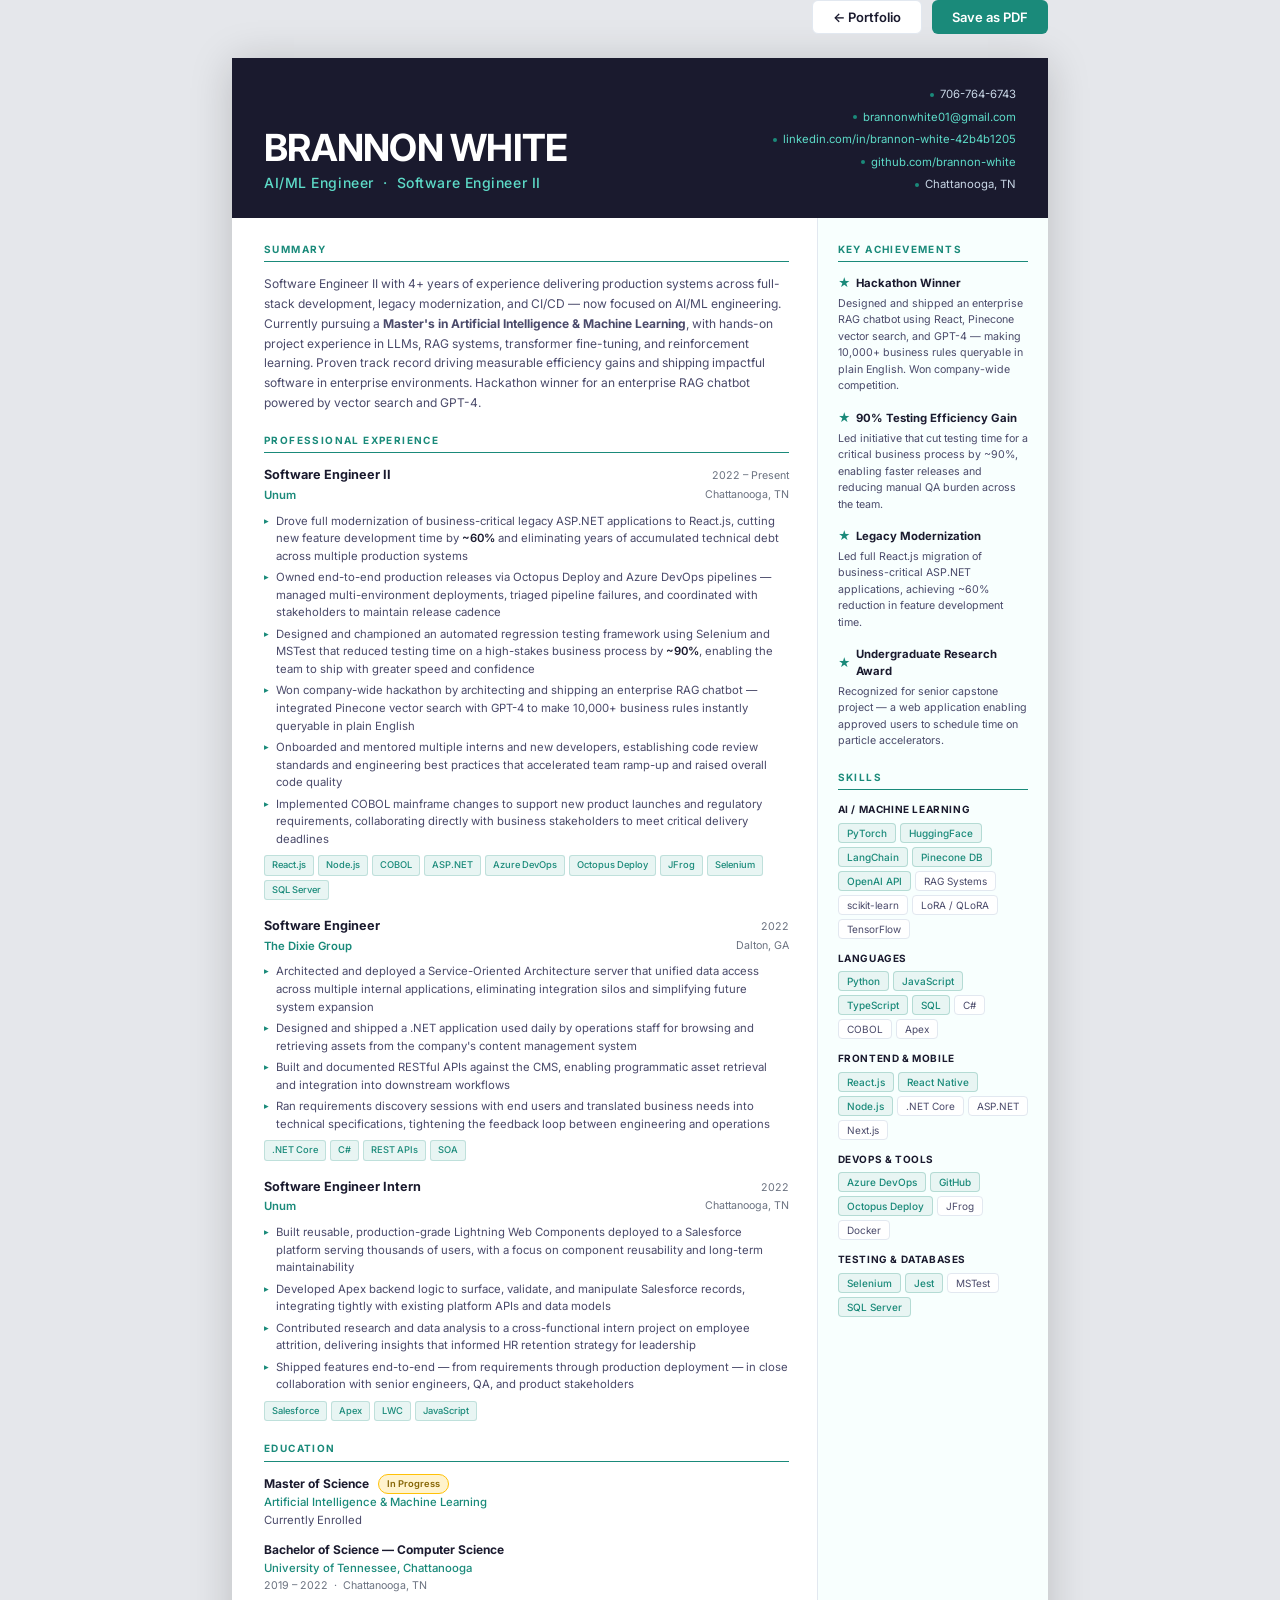
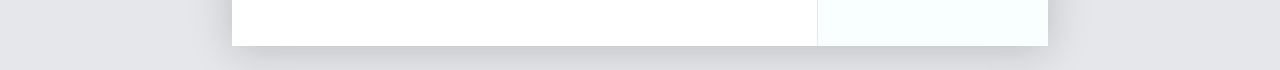
==== resume.html @ d8b87592 "Add print-ready HTML resume and update portfolio with React Native - New resume.html: two-column lay" ====
<!DOCTYPE html>
<html lang="en">
<head>
    <meta charset="UTF-8">
    <meta name="viewport" content="width=device-width, initial-scale=1.0">
    <title>Brannon White — Resume</title>
    <link rel="preconnect" href="https://fonts.googleapis.com">
    <link href="https://fonts.googleapis.com/css2?family=Inter:wght@300;400;500;600;700&display=swap" rel="stylesheet">
    <style>
        /* ── Reset ── */
        *, *::before, *::after { box-sizing: border-box; margin: 0; padding: 0; }
        ul { list-style: none; }
        a { color: inherit; text-decoration: none; }

        /* ── Variables ── */
        :root {
            --teal:     #1a8a7a;
            --teal-lt:  #e8f5f3;
            --dark:     #1a1a2e;
            --mid:      #4a4a6a;
            --light:    #6b7280;
            --border:   #e2e8f0;
            --bg:       #ffffff;
            --sidebar:  #f8fffe;
        }

        /* ── Page ── */
        body {
            font-family: 'Inter', system-ui, sans-serif;
            font-size: 9pt;
            line-height: 1.55;
            color: var(--dark);
            background: #e5e7eb;
        }

        .page {
            width: 8.5in;
            min-height: 11in;
            margin: 24px auto;
            background: var(--bg);
            box-shadow: 0 4px 40px rgba(0,0,0,0.18);
            display: grid;
            grid-template-columns: 1fr 2.4in;
            grid-template-rows: auto 1fr;
        }

        /* ── Header (full-width) ── */
        .header {
            grid-column: 1 / -1;
            background: var(--dark);
            color: white;
            padding: 28px 32px 24px;
            display: flex;
            align-items: flex-end;
            justify-content: space-between;
            gap: 24px;
        }

        .header-left h1 {
            font-size: 28pt;
            font-weight: 700;
            letter-spacing: -0.02em;
            line-height: 1;
            margin-bottom: 6px;
        }

        .header-left .title {
            font-size: 10.5pt;
            color: #5ddbc8;
            font-weight: 500;
            letter-spacing: 0.04em;
        }

        .header-right {
            display: flex;
            flex-direction: column;
            align-items: flex-end;
            gap: 5px;
            font-size: 8.5pt;
            color: #c8d6e5;
        }

        .header-right a { color: #5ddbc8; }

        .contact-row {
            display: flex;
            align-items: center;
            gap: 6px;
        }

        .contact-dot {
            width: 4px;
            height: 4px;
            border-radius: 50%;
            background: var(--teal);
            flex-shrink: 0;
        }

        /* ── Main column ── */
        .main {
            padding: 24px 28px 32px 32px;
            border-right: 1px solid var(--border);
        }

        /* ── Sidebar ── */
        .sidebar {
            background: var(--sidebar);
            padding: 24px 20px 32px;
        }

        /* ── Section ── */
        .section { margin-bottom: 20px; }

        .section-title {
            font-size: 7.5pt;
            font-weight: 700;
            text-transform: uppercase;
            letter-spacing: 0.14em;
            color: var(--teal);
            border-bottom: 1.5px solid var(--teal);
            padding-bottom: 4px;
            margin-bottom: 12px;
        }

        /* ── Summary ── */
        .summary p {
            color: var(--mid);
            font-size: 9pt;
            line-height: 1.65;
        }

        /* ── Experience ── */
        .job { margin-bottom: 16px; }
        .job:last-child { margin-bottom: 0; }

        .job-header {
            display: flex;
            justify-content: space-between;
            align-items: baseline;
            gap: 8px;
            margin-bottom: 2px;
        }

        .job-title {
            font-size: 9.5pt;
            font-weight: 700;
            color: var(--dark);
        }

        .job-period {
            font-size: 8pt;
            color: var(--light);
            white-space: nowrap;
            flex-shrink: 0;
        }

        .job-meta {
            display: flex;
            justify-content: space-between;
            margin-bottom: 8px;
        }

        .job-company {
            font-size: 8.5pt;
            font-weight: 600;
            color: var(--teal);
        }

        .job-location {
            font-size: 8pt;
            color: var(--light);
        }

        .job-bullets {
            display: flex;
            flex-direction: column;
            gap: 4px;
        }

        .job-bullets li {
            font-size: 8.5pt;
            color: var(--mid);
            padding-left: 12px;
            position: relative;
            line-height: 1.55;
        }

        .job-bullets li::before {
            content: '▸';
            position: absolute;
            left: 0;
            color: var(--teal);
            font-size: 7pt;
            top: 1px;
        }

        .job-bullets li strong {
            color: var(--dark);
            font-weight: 600;
        }

        .job-tags {
            display: flex;
            flex-wrap: wrap;
            gap: 4px;
            margin-top: 7px;
        }

        .jtag {
            font-size: 7pt;
            padding: 2px 7px;
            border-radius: 3px;
            background: var(--teal-lt);
            color: var(--teal);
            font-weight: 500;
            border: 1px solid rgba(26,138,122,0.2);
        }

        /* ── Education ── */
        .edu-item { margin-bottom: 12px; }
        .edu-item:last-child { margin-bottom: 0; }

        .edu-degree {
            font-size: 9pt;
            font-weight: 700;
            color: var(--dark);
        }

        .edu-field {
            font-size: 8.5pt;
            color: var(--teal);
            font-weight: 500;
        }

        .edu-school {
            font-size: 8.5pt;
            color: var(--mid);
        }

        .edu-year {
            font-size: 8pt;
            color: var(--light);
        }

        .edu-badge {
            display: inline-block;
            font-size: 7pt;
            padding: 2px 8px;
            border-radius: 10px;
            background: #fff3cd;
            color: #856404;
            border: 1px solid #ffc107;
            font-weight: 600;
            margin-left: 6px;
            vertical-align: middle;
        }

        /* ── Sidebar: Skills ── */
        .skill-group { margin-bottom: 12px; }
        .skill-group:last-child { margin-bottom: 0; }

        .skill-group-title {
            font-size: 7.5pt;
            font-weight: 700;
            color: var(--dark);
            margin-bottom: 5px;
            text-transform: uppercase;
            letter-spacing: 0.06em;
        }

        .skill-list {
            display: flex;
            flex-wrap: wrap;
            gap: 4px;
        }

        .skill-chip {
            font-size: 7.5pt;
            padding: 3px 8px;
            border-radius: 4px;
            border: 1px solid var(--border);
            color: var(--mid);
            background: white;
            line-height: 1.2;
        }

        .skill-chip.primary {
            background: var(--teal-lt);
            border-color: rgba(26,138,122,0.25);
            color: var(--teal);
            font-weight: 500;
        }

        /* ── Sidebar: Achievements ── */
        .achievement { margin-bottom: 14px; }
        .achievement:last-child { margin-bottom: 0; }

        .ach-title {
            font-size: 8.5pt;
            font-weight: 700;
            color: var(--dark);
            margin-bottom: 3px;
            display: flex;
            align-items: center;
            gap: 5px;
        }

        .ach-star { color: var(--teal); font-size: 9pt; }

        .ach-body {
            font-size: 8pt;
            color: var(--mid);
            line-height: 1.55;
        }

        /* ── Print ── */
        @media print {
            body { background: white; font-size: 9pt; }
            .page {
                margin: 0;
                box-shadow: none;
                width: 100%;
                min-height: 0;
            }
            @page { size: letter; margin: 0; }
        }

        /* ── Print button (screen only) ── */
        .print-bar {
            width: 8.5in;
            margin: 0 auto 12px;
            display: flex;
            justify-content: flex-end;
            gap: 10px;
        }
        .print-btn {
            padding: 8px 20px;
            border-radius: 6px;
            font-family: inherit;
            font-size: 13px;
            font-weight: 600;
            cursor: pointer;
            border: none;
            transition: all 0.2s;
        }
        .print-btn.primary {
            background: var(--teal);
            color: white;
        }
        .print-btn.primary:hover { background: #157a6b; }
        .print-btn.secondary {
            background: white;
            color: var(--dark);
            border: 1px solid var(--border);
        }
        .print-btn.secondary:hover { background: #f1f5f9; }
        @media print { .print-bar { display: none; } }
    </style>
</head>
<body>

<div class="print-bar">
    <a href="index.html"><button class="print-btn secondary">← Portfolio</button></a>
    <button class="print-btn primary" onclick="window.print()">Save as PDF</button>
</div>

<div class="page">

    <!-- ══ HEADER ══ -->
    <header class="header">
        <div class="header-left">
            <h1>BRANNON WHITE</h1>
            <div class="title">AI/ML Engineer &nbsp;·&nbsp; Software Engineer II</div>
        </div>
        <div class="header-right">
            <div class="contact-row">
                <span class="contact-dot"></span>
                <span>706-764-6743</span>
            </div>
            <div class="contact-row">
                <span class="contact-dot"></span>
                <a href="mailto:brannonwhite01@gmail.com">brannonwhite01@gmail.com</a>
            </div>
            <div class="contact-row">
                <span class="contact-dot"></span>
                <a href="https://linkedin.com/in/brannon-white-42b4b1205" target="_blank">linkedin.com/in/brannon-white-42b4b1205</a>
            </div>
            <div class="contact-row">
                <span class="contact-dot"></span>
                <a href="https://github.com/brannon-white" target="_blank">github.com/brannon-white</a>
            </div>
            <div class="contact-row">
                <span class="contact-dot"></span>
                <span>Chattanooga, TN</span>
            </div>
        </div>
    </header>

    <!-- ══ MAIN ══ -->
    <main class="main">

        <!-- Summary -->
        <section class="section summary">
            <div class="section-title">Summary</div>
            <p>
                Software Engineer II with 4+ years of experience delivering production systems across full-stack development, legacy modernization, and CI/CD — now focused on AI/ML engineering. Currently pursuing a <strong>Master's in Artificial Intelligence &amp; Machine Learning</strong>, with hands-on project experience in LLMs, RAG systems, transformer fine-tuning, and reinforcement learning. Proven track record driving measurable efficiency gains and shipping impactful software in enterprise environments. Hackathon winner for an enterprise RAG chatbot powered by vector search and GPT-4.
            </p>
        </section>

        <!-- Experience -->
        <section class="section">
            <div class="section-title">Professional Experience</div>

            <div class="job">
                <div class="job-header">
                    <span class="job-title">Software Engineer II</span>
                    <span class="job-period">2022 – Present</span>
                </div>
                <div class="job-meta">
                    <span class="job-company">Unum</span>
                    <span class="job-location">Chattanooga, TN</span>
                </div>
                <ul class="job-bullets">
                    <li>Drove full modernization of business-critical legacy ASP.NET applications to React.js, cutting new feature development time by <strong>~60%</strong> and eliminating years of accumulated technical debt across multiple production systems</li>
                    <li>Owned end-to-end production releases via Octopus Deploy and Azure DevOps pipelines — managed multi-environment deployments, triaged pipeline failures, and coordinated with stakeholders to maintain release cadence</li>
                    <li>Designed and championed an automated regression testing framework using Selenium and MSTest that reduced testing time on a high-stakes business process by <strong>~90%</strong>, enabling the team to ship with greater speed and confidence</li>
                    <li>Won company-wide hackathon by architecting and shipping an enterprise RAG chatbot — integrated Pinecone vector search with GPT-4 to make 10,000+ business rules instantly queryable in plain English</li>
                    <li>Onboarded and mentored multiple interns and new developers, establishing code review standards and engineering best practices that accelerated team ramp-up and raised overall code quality</li>
                    <li>Implemented COBOL mainframe changes to support new product launches and regulatory requirements, collaborating directly with business stakeholders to meet critical delivery deadlines</li>
                </ul>
                <div class="job-tags">
                    <span class="jtag">React.js</span>
                    <span class="jtag">Node.js</span>
                    <span class="jtag">COBOL</span>
                    <span class="jtag">ASP.NET</span>
                    <span class="jtag">Azure DevOps</span>
                    <span class="jtag">Octopus Deploy</span>
                    <span class="jtag">JFrog</span>
                    <span class="jtag">Selenium</span>
                    <span class="jtag">SQL Server</span>
                </div>
            </div>

            <div class="job">
                <div class="job-header">
                    <span class="job-title">Software Engineer</span>
                    <span class="job-period">2022</span>
                </div>
                <div class="job-meta">
                    <span class="job-company">The Dixie Group</span>
                    <span class="job-location">Dalton, GA</span>
                </div>
                <ul class="job-bullets">
                    <li>Architected and deployed a Service-Oriented Architecture server that unified data access across multiple internal applications, eliminating integration silos and simplifying future system expansion</li>
                    <li>Designed and shipped a .NET application used daily by operations staff for browsing and retrieving assets from the company's content management system</li>
                    <li>Built and documented RESTful APIs against the CMS, enabling programmatic asset retrieval and integration into downstream workflows</li>
                    <li>Ran requirements discovery sessions with end users and translated business needs into technical specifications, tightening the feedback loop between engineering and operations</li>
                </ul>
                <div class="job-tags">
                    <span class="jtag">.NET Core</span>
                    <span class="jtag">C#</span>
                    <span class="jtag">REST APIs</span>
                    <span class="jtag">SOA</span>
                </div>
            </div>

            <div class="job">
                <div class="job-header">
                    <span class="job-title">Software Engineer Intern</span>
                    <span class="job-period">2022</span>
                </div>
                <div class="job-meta">
                    <span class="job-company">Unum</span>
                    <span class="job-location">Chattanooga, TN</span>
                </div>
                <ul class="job-bullets">
                    <li>Built reusable, production-grade Lightning Web Components deployed to a Salesforce platform serving thousands of users, with a focus on component reusability and long-term maintainability</li>
                    <li>Developed Apex backend logic to surface, validate, and manipulate Salesforce records, integrating tightly with existing platform APIs and data models</li>
                    <li>Contributed research and data analysis to a cross-functional intern project on employee attrition, delivering insights that informed HR retention strategy for leadership</li>
                    <li>Shipped features end-to-end — from requirements through production deployment — in close collaboration with senior engineers, QA, and product stakeholders</li>
                </ul>
                <div class="job-tags">
                    <span class="jtag">Salesforce</span>
                    <span class="jtag">Apex</span>
                    <span class="jtag">LWC</span>
                    <span class="jtag">JavaScript</span>
                </div>
            </div>
        </section>

        <!-- Education -->
        <section class="section">
            <div class="section-title">Education</div>

            <div class="edu-item">
                <div class="edu-degree">
                    Master of Science
                    <span class="edu-badge">In Progress</span>
                </div>
                <div class="edu-field">Artificial Intelligence &amp; Machine Learning</div>
                <div class="edu-school">Currently Enrolled</div>
            </div>

            <div class="edu-item">
                <div class="edu-degree">Bachelor of Science — Computer Science</div>
                <div class="edu-field">University of Tennessee, Chattanooga</div>
                <div class="edu-year">2019 – 2022 &nbsp;·&nbsp; Chattanooga, TN</div>
            </div>
        </section>

    </main>

    <!-- ══ SIDEBAR ══ -->
    <aside class="sidebar">

        <!-- Key Achievements -->
        <section class="section">
            <div class="section-title">Key Achievements</div>

            <div class="achievement">
                <div class="ach-title"><span class="ach-star">★</span> Hackathon Winner</div>
                <p class="ach-body">
                    Designed and shipped an enterprise RAG chatbot using React, Pinecone vector search, and GPT-4 — making 10,000+ business rules queryable in plain English. Won company-wide competition.
                </p>
            </div>

            <div class="achievement">
                <div class="ach-title"><span class="ach-star">★</span> 90% Testing Efficiency Gain</div>
                <p class="ach-body">
                    Led initiative that cut testing time for a critical business process by ~90%, enabling faster releases and reducing manual QA burden across the team.
                </p>
            </div>

            <div class="achievement">
                <div class="ach-title"><span class="ach-star">★</span> Legacy Modernization</div>
                <p class="ach-body">
                    Led full React.js migration of business-critical ASP.NET applications, achieving ~60% reduction in feature development time.
                </p>
            </div>

            <div class="achievement">
                <div class="ach-title"><span class="ach-star">★</span> Undergraduate Research Award</div>
                <p class="ach-body">
                    Recognized for senior capstone project — a web application enabling approved users to schedule time on particle accelerators.
                </p>
            </div>
        </section>

        <!-- Skills -->
        <section class="section">
            <div class="section-title">Skills</div>

            <div class="skill-group">
                <div class="skill-group-title">AI / Machine Learning</div>
                <div class="skill-list">
                    <span class="skill-chip primary">PyTorch</span>
                    <span class="skill-chip primary">HuggingFace</span>
                    <span class="skill-chip primary">LangChain</span>
                    <span class="skill-chip primary">Pinecone DB</span>
                    <span class="skill-chip primary">OpenAI API</span>
                    <span class="skill-chip">RAG Systems</span>
                    <span class="skill-chip">scikit-learn</span>
                    <span class="skill-chip">LoRA / QLoRA</span>
                    <span class="skill-chip">TensorFlow</span>
                </div>
            </div>

            <div class="skill-group">
                <div class="skill-group-title">Languages</div>
                <div class="skill-list">
                    <span class="skill-chip primary">Python</span>
                    <span class="skill-chip primary">JavaScript</span>
                    <span class="skill-chip primary">TypeScript</span>
                    <span class="skill-chip primary">SQL</span>
                    <span class="skill-chip">C#</span>
                    <span class="skill-chip">COBOL</span>
                    <span class="skill-chip">Apex</span>
                </div>
            </div>

            <div class="skill-group">
                <div class="skill-group-title">Frontend &amp; Mobile</div>
                <div class="skill-list">
                    <span class="skill-chip primary">React.js</span>
                    <span class="skill-chip primary">React Native</span>
                    <span class="skill-chip primary">Node.js</span>
                    <span class="skill-chip">.NET Core</span>
                    <span class="skill-chip">ASP.NET</span>
                    <span class="skill-chip">Next.js</span>
                </div>
            </div>

            <div class="skill-group">
                <div class="skill-group-title">DevOps &amp; Tools</div>
                <div class="skill-list">
                    <span class="skill-chip primary">Azure DevOps</span>
                    <span class="skill-chip primary">GitHub</span>
                    <span class="skill-chip primary">Octopus Deploy</span>
                    <span class="skill-chip">JFrog</span>
                    <span class="skill-chip">Docker</span>
                </div>
            </div>

            <div class="skill-group">
                <div class="skill-group-title">Testing &amp; Databases</div>
                <div class="skill-list">
                    <span class="skill-chip primary">Selenium</span>
                    <span class="skill-chip primary">Jest</span>
                    <span class="skill-chip">MSTest</span>
                    <span class="skill-chip primary">SQL Server</span>
                </div>
            </div>
        </section>

    </aside>

</div>

</body>
</html>
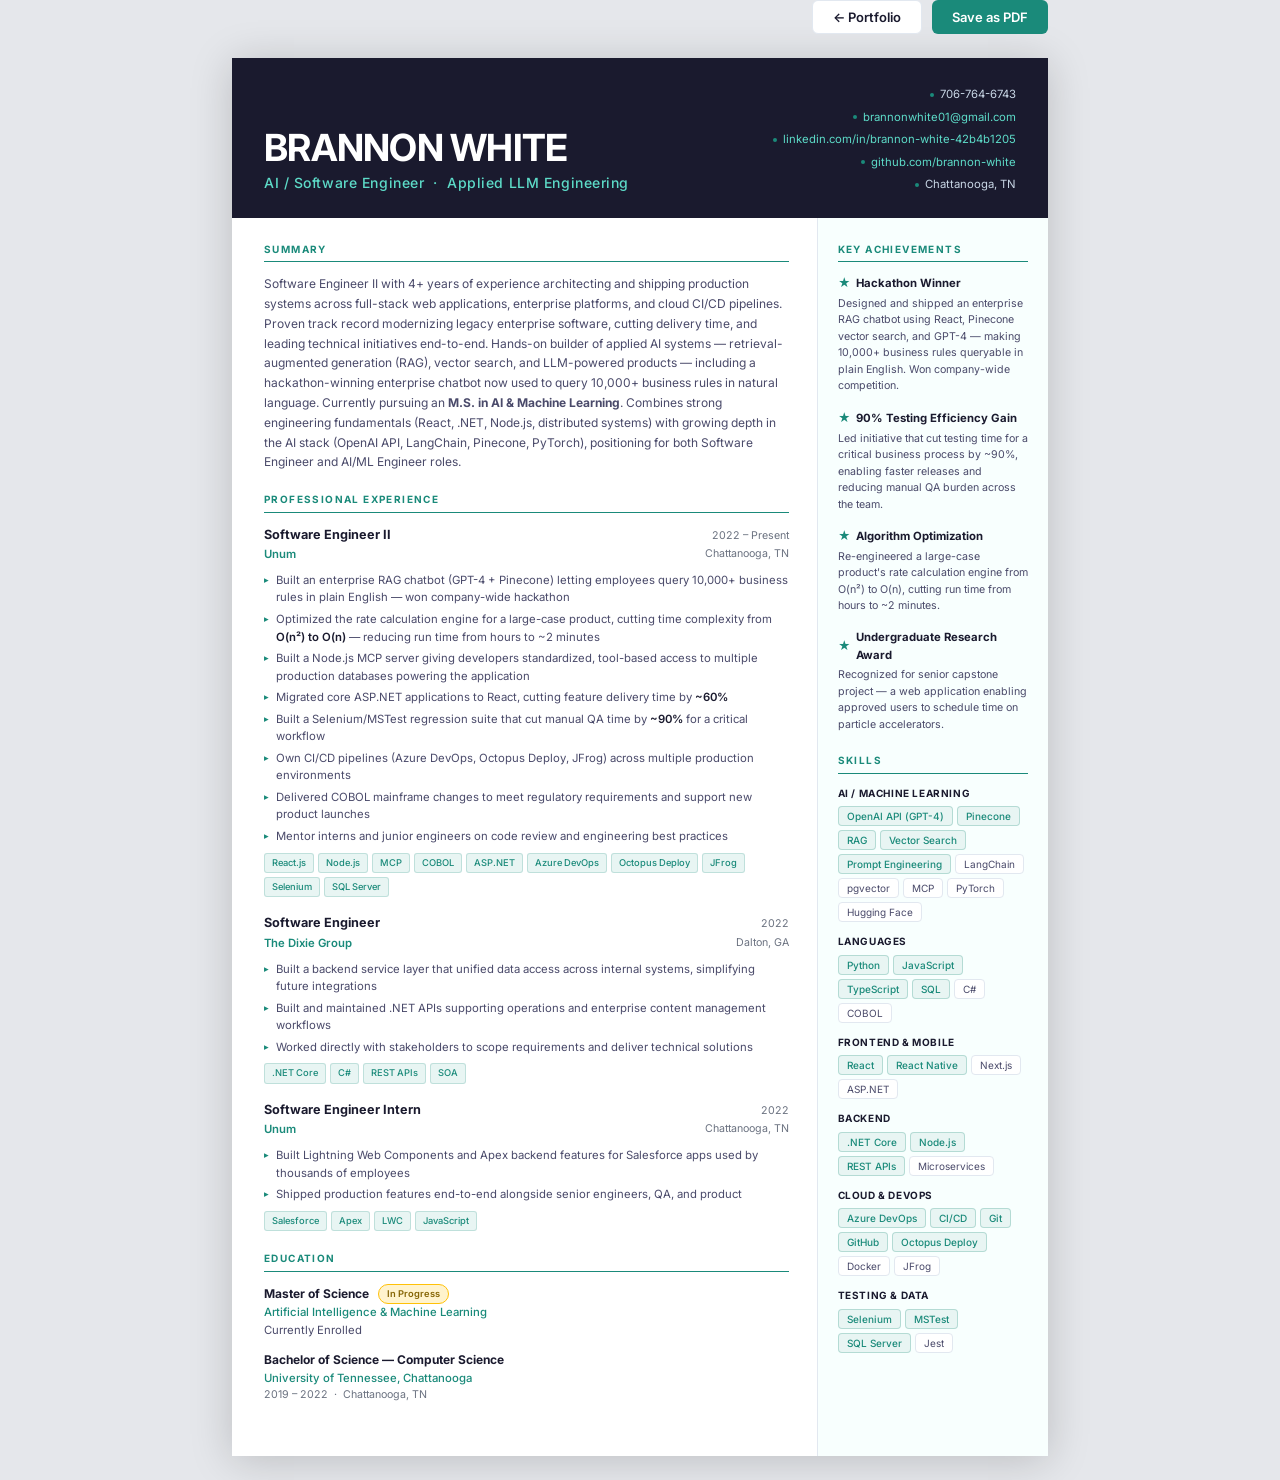
==== commit 6ff13158: "updated skills" ====
--- a/resume.html
+++ b/resume.html
@@ -370,7 +370,7 @@
     <header class="header">
         <div class="header-left">
             <h1>BRANNON WHITE</h1>
-            <div class="title">AI/ML Engineer &nbsp;·&nbsp; Software Engineer II</div>
+            <div class="title">AI / Software Engineer &nbsp;·&nbsp; Applied LLM Engineering</div>
         </div>
         <div class="header-right">
             <div class="contact-row">
@@ -403,7 +403,7 @@
         <section class="section summary">
             <div class="section-title">Summary</div>
             <p>
-                Software Engineer II with 4+ years of experience delivering production systems across full-stack development, legacy modernization, and CI/CD — now focused on AI/ML engineering. Currently pursuing a <strong>Master's in Artificial Intelligence &amp; Machine Learning</strong>, with hands-on project experience in LLMs, RAG systems, transformer fine-tuning, and reinforcement learning. Proven track record driving measurable efficiency gains and shipping impactful software in enterprise environments. Hackathon winner for an enterprise RAG chatbot powered by vector search and GPT-4.
+                Software Engineer II with 4+ years of experience architecting and shipping production systems across full-stack web applications, enterprise platforms, and cloud CI/CD pipelines. Proven track record modernizing legacy enterprise software, cutting delivery time, and leading technical initiatives end-to-end. Hands-on builder of applied AI systems — retrieval-augmented generation (RAG), vector search, and LLM-powered products — including a hackathon-winning enterprise chatbot now used to query 10,000+ business rules in natural language. Currently pursuing an <strong>M.S. in AI &amp; Machine Learning</strong>. Combines strong engineering fundamentals (React, .NET, Node.js, distributed systems) with growing depth in the AI stack (OpenAI API, LangChain, Pinecone, PyTorch), positioning for both Software Engineer and AI/ML Engineer roles.
             </p>
         </section>
 
@@ -421,16 +421,19 @@
                     <span class="job-location">Chattanooga, TN</span>
                 </div>
                 <ul class="job-bullets">
-                    <li>Drove full modernization of business-critical legacy ASP.NET applications to React.js, cutting new feature development time by <strong>~60%</strong> and eliminating years of accumulated technical debt across multiple production systems</li>
-                    <li>Owned end-to-end production releases via Octopus Deploy and Azure DevOps pipelines — managed multi-environment deployments, triaged pipeline failures, and coordinated with stakeholders to maintain release cadence</li>
-                    <li>Designed and championed an automated regression testing framework using Selenium and MSTest that reduced testing time on a high-stakes business process by <strong>~90%</strong>, enabling the team to ship with greater speed and confidence</li>
-                    <li>Won company-wide hackathon by architecting and shipping an enterprise RAG chatbot — integrated Pinecone vector search with GPT-4 to make 10,000+ business rules instantly queryable in plain English</li>
-                    <li>Onboarded and mentored multiple interns and new developers, establishing code review standards and engineering best practices that accelerated team ramp-up and raised overall code quality</li>
-                    <li>Implemented COBOL mainframe changes to support new product launches and regulatory requirements, collaborating directly with business stakeholders to meet critical delivery deadlines</li>
+                    <li>Built an enterprise RAG chatbot (GPT-4 + Pinecone) letting employees query 10,000+ business rules in plain English — won company-wide hackathon</li>
+                    <li>Optimized the rate calculation engine for a large-case product, cutting time complexity from <strong>O(n²) to O(n)</strong> — reducing run time from hours to ~2 minutes</li>
+                    <li>Built a Node.js MCP server giving developers standardized, tool-based access to multiple production databases powering the application</li>
+                    <li>Migrated core ASP.NET applications to React, cutting feature delivery time by <strong>~60%</strong></li>
+                    <li>Built a Selenium/MSTest regression suite that cut manual QA time by <strong>~90%</strong> for a critical workflow</li>
+                    <li>Own CI/CD pipelines (Azure DevOps, Octopus Deploy, JFrog) across multiple production environments</li>
+                    <li>Delivered COBOL mainframe changes to meet regulatory requirements and support new product launches</li>
+                    <li>Mentor interns and junior engineers on code review and engineering best practices</li>
                 </ul>
                 <div class="job-tags">
                     <span class="jtag">React.js</span>
                     <span class="jtag">Node.js</span>
+                    <span class="jtag">MCP</span>
                     <span class="jtag">COBOL</span>
                     <span class="jtag">ASP.NET</span>
                     <span class="jtag">Azure DevOps</span>
@@ -451,10 +454,9 @@
                     <span class="job-location">Dalton, GA</span>
                 </div>
                 <ul class="job-bullets">
-                    <li>Architected and deployed a Service-Oriented Architecture server that unified data access across multiple internal applications, eliminating integration silos and simplifying future system expansion</li>
-                    <li>Designed and shipped a .NET application used daily by operations staff for browsing and retrieving assets from the company's content management system</li>
-                    <li>Built and documented RESTful APIs against the CMS, enabling programmatic asset retrieval and integration into downstream workflows</li>
-                    <li>Ran requirements discovery sessions with end users and translated business needs into technical specifications, tightening the feedback loop between engineering and operations</li>
+                    <li>Built a backend service layer that unified data access across internal systems, simplifying future integrations</li>
+                    <li>Built and maintained .NET APIs supporting operations and enterprise content management workflows</li>
+                    <li>Worked directly with stakeholders to scope requirements and deliver technical solutions</li>
                 </ul>
                 <div class="job-tags">
                     <span class="jtag">.NET Core</span>
@@ -474,10 +476,8 @@
                     <span class="job-location">Chattanooga, TN</span>
                 </div>
                 <ul class="job-bullets">
-                    <li>Built reusable, production-grade Lightning Web Components deployed to a Salesforce platform serving thousands of users, with a focus on component reusability and long-term maintainability</li>
-                    <li>Developed Apex backend logic to surface, validate, and manipulate Salesforce records, integrating tightly with existing platform APIs and data models</li>
-                    <li>Contributed research and data analysis to a cross-functional intern project on employee attrition, delivering insights that informed HR retention strategy for leadership</li>
-                    <li>Shipped features end-to-end — from requirements through production deployment — in close collaboration with senior engineers, QA, and product stakeholders</li>
+                    <li>Built Lightning Web Components and Apex backend features for Salesforce apps used by thousands of employees</li>
+                    <li>Shipped production features end-to-end alongside senior engineers, QA, and product</li>
                 </ul>
                 <div class="job-tags">
                     <span class="jtag">Salesforce</span>
@@ -532,9 +532,9 @@
             </div>
 
             <div class="achievement">
-                <div class="ach-title"><span class="ach-star">★</span> Legacy Modernization</div>
+                <div class="ach-title"><span class="ach-star">★</span> Algorithm Optimization</div>
                 <p class="ach-body">
-                    Led full React.js migration of business-critical ASP.NET applications, achieving ~60% reduction in feature development time.
+                    Re-engineered a large-case product's rate calculation engine from O(n²) to O(n), cutting run time from hours to ~2 minutes.
                 </p>
             </div>
 
@@ -553,15 +553,16 @@
             <div class="skill-group">
                 <div class="skill-group-title">AI / Machine Learning</div>
                 <div class="skill-list">
-                    <span class="skill-chip primary">PyTorch</span>
-                    <span class="skill-chip primary">HuggingFace</span>
-                    <span class="skill-chip primary">LangChain</span>
-                    <span class="skill-chip primary">Pinecone DB</span>
-                    <span class="skill-chip primary">OpenAI API</span>
-                    <span class="skill-chip">RAG Systems</span>
-                    <span class="skill-chip">scikit-learn</span>
-                    <span class="skill-chip">LoRA / QLoRA</span>
-                    <span class="skill-chip">TensorFlow</span>
+                    <span class="skill-chip primary">OpenAI API (GPT-4)</span>
+                    <span class="skill-chip primary">Pinecone</span>
+                    <span class="skill-chip primary">RAG</span>
+                    <span class="skill-chip primary">Vector Search</span>
+                    <span class="skill-chip primary">Prompt Engineering</span>
+                    <span class="skill-chip">LangChain</span>
+                    <span class="skill-chip">pgvector</span>
+                    <span class="skill-chip">MCP</span>
+                    <span class="skill-chip">PyTorch</span>
+                    <span class="skill-chip">Hugging Face</span>
                 </div>
             </div>
 
@@ -574,40 +575,49 @@
                     <span class="skill-chip primary">SQL</span>
                     <span class="skill-chip">C#</span>
                     <span class="skill-chip">COBOL</span>
-                    <span class="skill-chip">Apex</span>
                 </div>
             </div>
 
             <div class="skill-group">
                 <div class="skill-group-title">Frontend &amp; Mobile</div>
                 <div class="skill-list">
-                    <span class="skill-chip primary">React.js</span>
+                    <span class="skill-chip primary">React</span>
                     <span class="skill-chip primary">React Native</span>
+                    <span class="skill-chip">Next.js</span>
+                    <span class="skill-chip">ASP.NET</span>
+                </div>
+            </div>
+
+            <div class="skill-group">
+                <div class="skill-group-title">Backend</div>
+                <div class="skill-list">
+                    <span class="skill-chip primary">.NET Core</span>
                     <span class="skill-chip primary">Node.js</span>
-                    <span class="skill-chip">.NET Core</span>
-                    <span class="skill-chip">ASP.NET</span>
-                    <span class="skill-chip">Next.js</span>
+                    <span class="skill-chip primary">REST APIs</span>
+                    <span class="skill-chip">Microservices</span>
                 </div>
             </div>
 
             <div class="skill-group">
-                <div class="skill-group-title">DevOps &amp; Tools</div>
+                <div class="skill-group-title">Cloud &amp; DevOps</div>
                 <div class="skill-list">
                     <span class="skill-chip primary">Azure DevOps</span>
+                    <span class="skill-chip primary">CI/CD</span>
+                    <span class="skill-chip primary">Git</span>
                     <span class="skill-chip primary">GitHub</span>
                     <span class="skill-chip primary">Octopus Deploy</span>
+                    <span class="skill-chip">Docker</span>
                     <span class="skill-chip">JFrog</span>
-                    <span class="skill-chip">Docker</span>
                 </div>
             </div>
 
             <div class="skill-group">
-                <div class="skill-group-title">Testing &amp; Databases</div>
+                <div class="skill-group-title">Testing &amp; Data</div>
                 <div class="skill-list">
                     <span class="skill-chip primary">Selenium</span>
-                    <span class="skill-chip primary">Jest</span>
-                    <span class="skill-chip">MSTest</span>
+                    <span class="skill-chip primary">MSTest</span>
                     <span class="skill-chip primary">SQL Server</span>
+                    <span class="skill-chip">Jest</span>
                 </div>
             </div>
         </section>
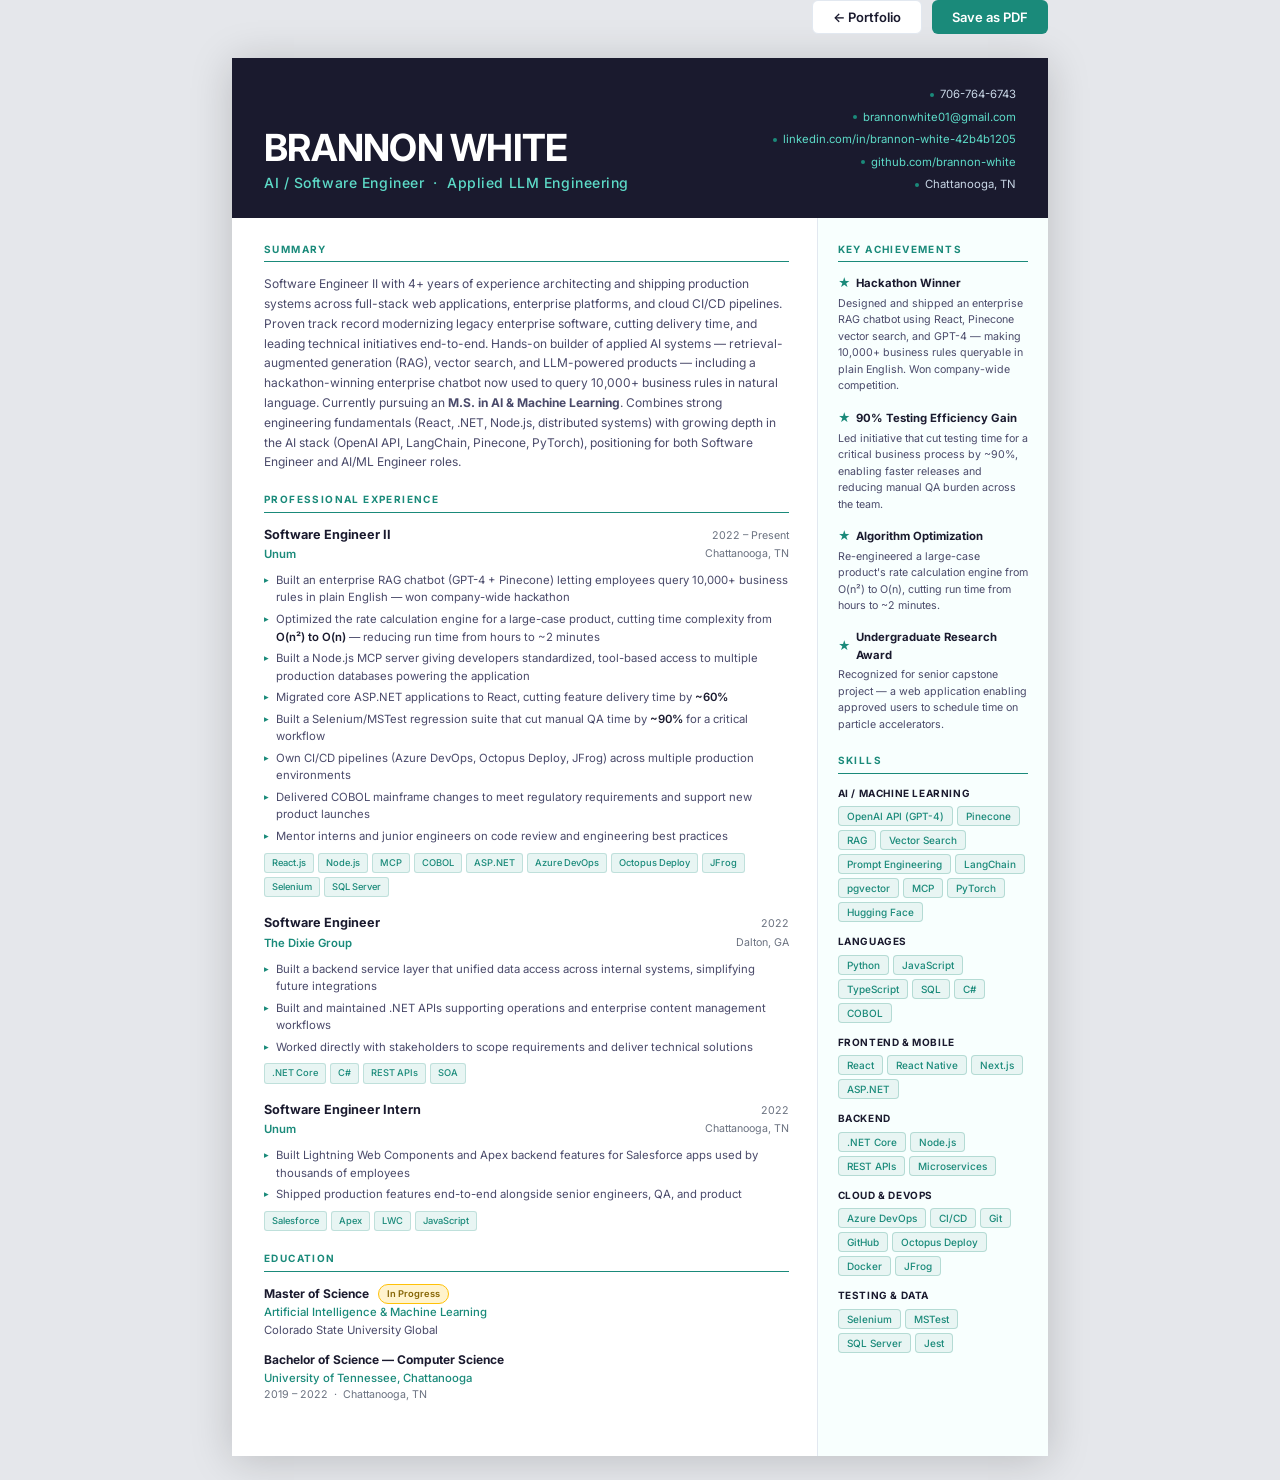
==== commit 1a694795: "text updates" ====
--- a/resume.html
+++ b/resume.html
@@ -278,17 +278,11 @@
             font-size: 7.5pt;
             padding: 3px 8px;
             border-radius: 4px;
-            border: 1px solid var(--border);
-            color: var(--mid);
-            background: white;
+            border: 1px solid rgba(26,138,122,0.25);
+            color: var(--teal);
+            background: var(--teal-lt);
+            font-weight: 500;
             line-height: 1.2;
-        }
-
-        .skill-chip.primary {
-            background: var(--teal-lt);
-            border-color: rgba(26,138,122,0.25);
-            color: var(--teal);
-            font-weight: 500;
         }
 
         /* ── Sidebar: Achievements ── */
@@ -498,7 +492,7 @@
                     <span class="edu-badge">In Progress</span>
                 </div>
                 <div class="edu-field">Artificial Intelligence &amp; Machine Learning</div>
-                <div class="edu-school">Currently Enrolled</div>
+                <div class="edu-school">Colorado State University Global</div>
             </div>
 
             <div class="edu-item">
@@ -553,11 +547,11 @@
             <div class="skill-group">
                 <div class="skill-group-title">AI / Machine Learning</div>
                 <div class="skill-list">
-                    <span class="skill-chip primary">OpenAI API (GPT-4)</span>
-                    <span class="skill-chip primary">Pinecone</span>
-                    <span class="skill-chip primary">RAG</span>
-                    <span class="skill-chip primary">Vector Search</span>
-                    <span class="skill-chip primary">Prompt Engineering</span>
+                    <span class="skill-chip">OpenAI API (GPT-4)</span>
+                    <span class="skill-chip">Pinecone</span>
+                    <span class="skill-chip">RAG</span>
+                    <span class="skill-chip">Vector Search</span>
+                    <span class="skill-chip">Prompt Engineering</span>
                     <span class="skill-chip">LangChain</span>
                     <span class="skill-chip">pgvector</span>
                     <span class="skill-chip">MCP</span>
@@ -569,10 +563,10 @@
             <div class="skill-group">
                 <div class="skill-group-title">Languages</div>
                 <div class="skill-list">
-                    <span class="skill-chip primary">Python</span>
-                    <span class="skill-chip primary">JavaScript</span>
-                    <span class="skill-chip primary">TypeScript</span>
-                    <span class="skill-chip primary">SQL</span>
+                    <span class="skill-chip">Python</span>
+                    <span class="skill-chip">JavaScript</span>
+                    <span class="skill-chip">TypeScript</span>
+                    <span class="skill-chip">SQL</span>
                     <span class="skill-chip">C#</span>
                     <span class="skill-chip">COBOL</span>
                 </div>
@@ -581,8 +575,8 @@
             <div class="skill-group">
                 <div class="skill-group-title">Frontend &amp; Mobile</div>
                 <div class="skill-list">
-                    <span class="skill-chip primary">React</span>
-                    <span class="skill-chip primary">React Native</span>
+                    <span class="skill-chip">React</span>
+                    <span class="skill-chip">React Native</span>
                     <span class="skill-chip">Next.js</span>
                     <span class="skill-chip">ASP.NET</span>
                 </div>
@@ -591,9 +585,9 @@
             <div class="skill-group">
                 <div class="skill-group-title">Backend</div>
                 <div class="skill-list">
-                    <span class="skill-chip primary">.NET Core</span>
-                    <span class="skill-chip primary">Node.js</span>
-                    <span class="skill-chip primary">REST APIs</span>
+                    <span class="skill-chip">.NET Core</span>
+                    <span class="skill-chip">Node.js</span>
+                    <span class="skill-chip">REST APIs</span>
                     <span class="skill-chip">Microservices</span>
                 </div>
             </div>
@@ -601,11 +595,11 @@
             <div class="skill-group">
                 <div class="skill-group-title">Cloud &amp; DevOps</div>
                 <div class="skill-list">
-                    <span class="skill-chip primary">Azure DevOps</span>
-                    <span class="skill-chip primary">CI/CD</span>
-                    <span class="skill-chip primary">Git</span>
-                    <span class="skill-chip primary">GitHub</span>
-                    <span class="skill-chip primary">Octopus Deploy</span>
+                    <span class="skill-chip">Azure DevOps</span>
+                    <span class="skill-chip">CI/CD</span>
+                    <span class="skill-chip">Git</span>
+                    <span class="skill-chip">GitHub</span>
+                    <span class="skill-chip">Octopus Deploy</span>
                     <span class="skill-chip">Docker</span>
                     <span class="skill-chip">JFrog</span>
                 </div>
@@ -614,9 +608,9 @@
             <div class="skill-group">
                 <div class="skill-group-title">Testing &amp; Data</div>
                 <div class="skill-list">
-                    <span class="skill-chip primary">Selenium</span>
-                    <span class="skill-chip primary">MSTest</span>
-                    <span class="skill-chip primary">SQL Server</span>
+                    <span class="skill-chip">Selenium</span>
+                    <span class="skill-chip">MSTest</span>
+                    <span class="skill-chip">SQL Server</span>
                     <span class="skill-chip">Jest</span>
                 </div>
             </div>
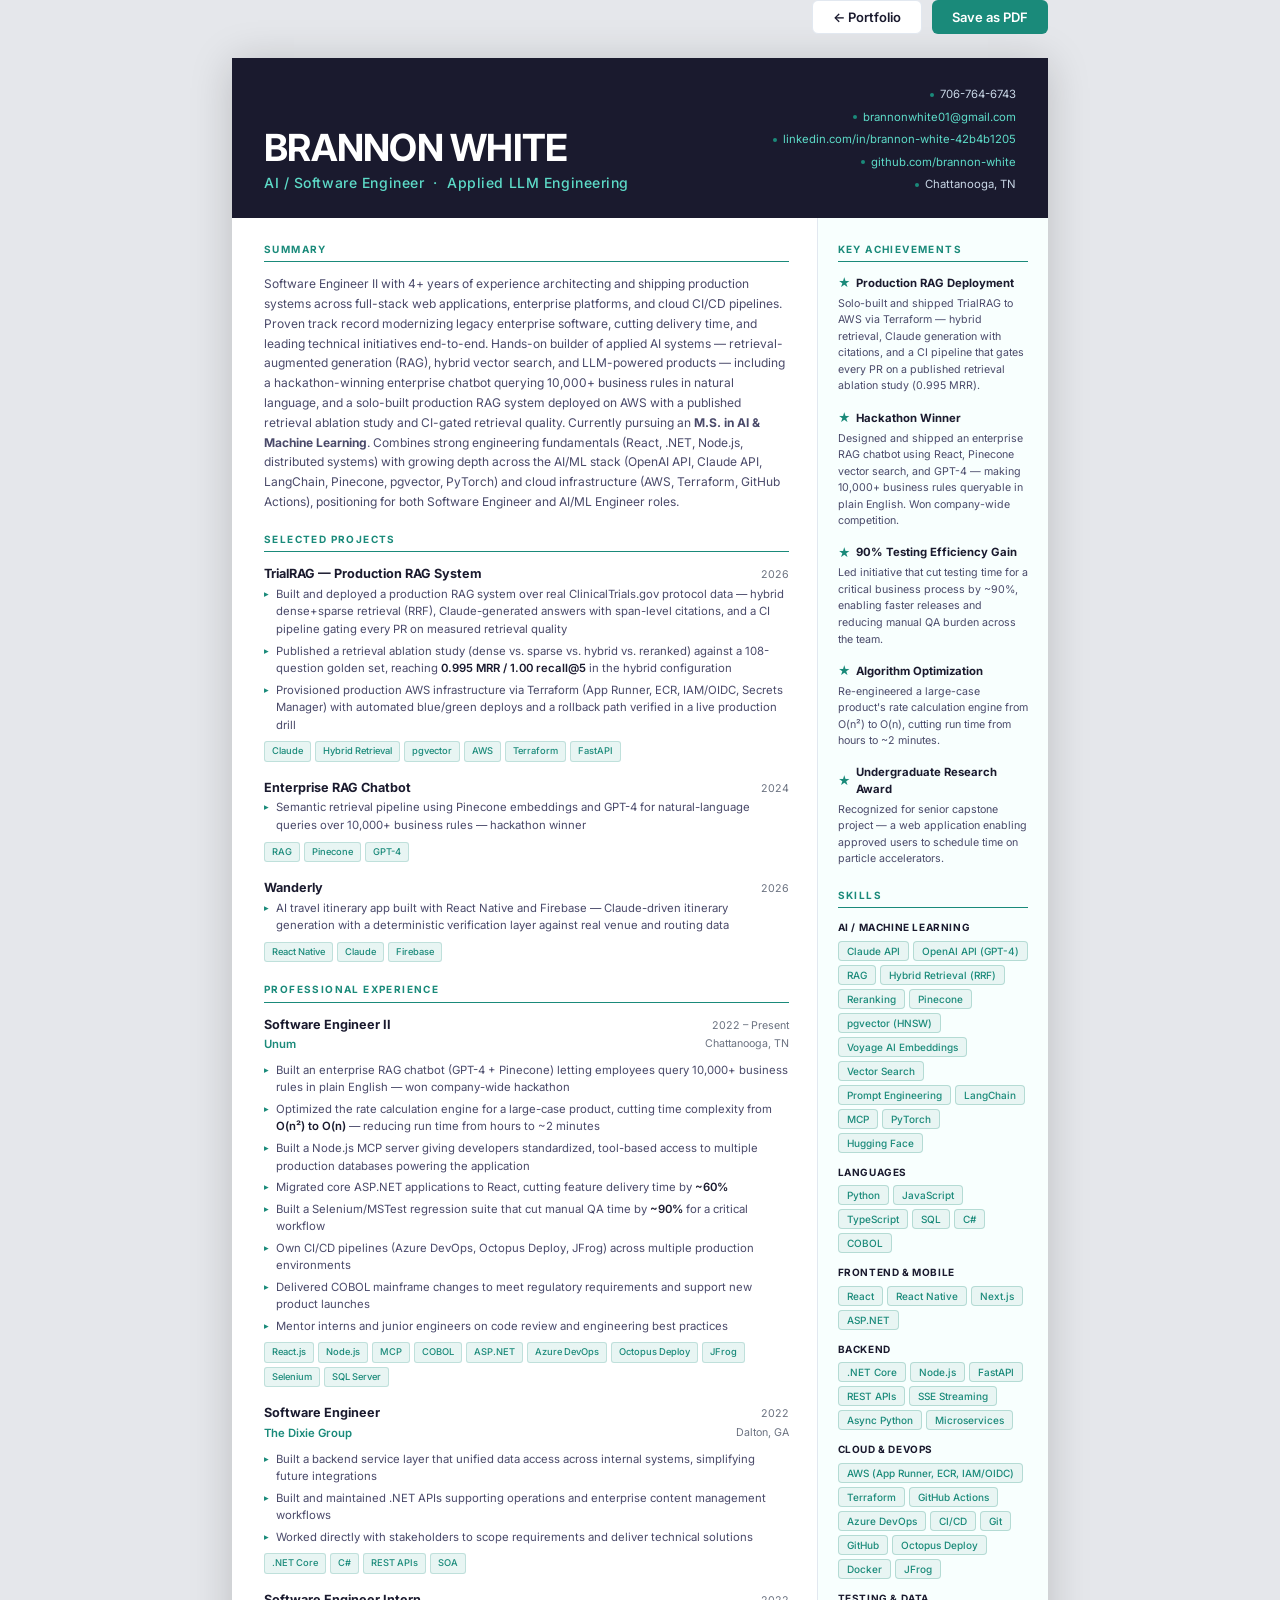
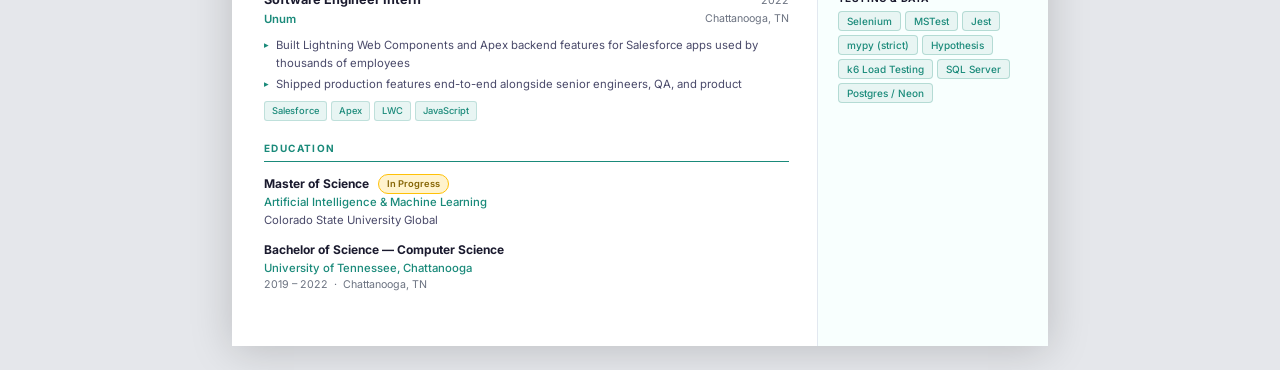
==== commit 14779b13: "Add TrialRAG project to portfolio and resume Adds a project card and architecture-focused case study" ====
--- a/resume.html
+++ b/resume.html
@@ -397,8 +397,63 @@
         <section class="section summary">
             <div class="section-title">Summary</div>
             <p>
-                Software Engineer II with 4+ years of experience architecting and shipping production systems across full-stack web applications, enterprise platforms, and cloud CI/CD pipelines. Proven track record modernizing legacy enterprise software, cutting delivery time, and leading technical initiatives end-to-end. Hands-on builder of applied AI systems — retrieval-augmented generation (RAG), vector search, and LLM-powered products — including a hackathon-winning enterprise chatbot now used to query 10,000+ business rules in natural language. Currently pursuing an <strong>M.S. in AI &amp; Machine Learning</strong>. Combines strong engineering fundamentals (React, .NET, Node.js, distributed systems) with growing depth in the AI stack (OpenAI API, LangChain, Pinecone, PyTorch), positioning for both Software Engineer and AI/ML Engineer roles.
+                Software Engineer II with 4+ years of experience architecting and shipping production systems across full-stack web applications, enterprise platforms, and cloud CI/CD pipelines. Proven track record modernizing legacy enterprise software, cutting delivery time, and leading technical initiatives end-to-end. Hands-on builder of applied AI systems — retrieval-augmented generation (RAG), hybrid vector search, and LLM-powered products — including a hackathon-winning enterprise chatbot querying 10,000+ business rules in natural language, and a solo-built production RAG system deployed on AWS with a published retrieval ablation study and CI-gated retrieval quality. Currently pursuing an <strong>M.S. in AI &amp; Machine Learning</strong>. Combines strong engineering fundamentals (React, .NET, Node.js, distributed systems) with growing depth across the AI/ML stack (OpenAI API, Claude API, LangChain, Pinecone, pgvector, PyTorch) and cloud infrastructure (AWS, Terraform, GitHub Actions), positioning for both Software Engineer and AI/ML Engineer roles.
             </p>
+        </section>
+
+        <!-- Selected Projects -->
+        <section class="section">
+            <div class="section-title">Selected Projects</div>
+
+            <div class="job">
+                <div class="job-header">
+                    <span class="job-title">TrialRAG — Production RAG System</span>
+                    <span class="job-period">2026</span>
+                </div>
+                <ul class="job-bullets">
+                    <li>Built and deployed a production RAG system over real ClinicalTrials.gov protocol data — hybrid dense+sparse retrieval (RRF), Claude-generated answers with span-level citations, and a CI pipeline gating every PR on measured retrieval quality</li>
+                    <li>Published a retrieval ablation study (dense vs. sparse vs. hybrid vs. reranked) against a 108-question golden set, reaching <strong>0.995 MRR / 1.00 recall@5</strong> in the hybrid configuration</li>
+                    <li>Provisioned production AWS infrastructure via Terraform (App Runner, ECR, IAM/OIDC, Secrets Manager) with automated blue/green deploys and a rollback path verified in a live production drill</li>
+                </ul>
+                <div class="job-tags">
+                    <span class="jtag">Claude</span>
+                    <span class="jtag">Hybrid Retrieval</span>
+                    <span class="jtag">pgvector</span>
+                    <span class="jtag">AWS</span>
+                    <span class="jtag">Terraform</span>
+                    <span class="jtag">FastAPI</span>
+                </div>
+            </div>
+
+            <div class="job">
+                <div class="job-header">
+                    <span class="job-title">Enterprise RAG Chatbot</span>
+                    <span class="job-period">2024</span>
+                </div>
+                <ul class="job-bullets">
+                    <li>Semantic retrieval pipeline using Pinecone embeddings and GPT-4 for natural-language queries over 10,000+ business rules — hackathon winner</li>
+                </ul>
+                <div class="job-tags">
+                    <span class="jtag">RAG</span>
+                    <span class="jtag">Pinecone</span>
+                    <span class="jtag">GPT-4</span>
+                </div>
+            </div>
+
+            <div class="job">
+                <div class="job-header">
+                    <span class="job-title">Wanderly</span>
+                    <span class="job-period">2026</span>
+                </div>
+                <ul class="job-bullets">
+                    <li>AI travel itinerary app built with React Native and Firebase — Claude-driven itinerary generation with a deterministic verification layer against real venue and routing data</li>
+                </ul>
+                <div class="job-tags">
+                    <span class="jtag">React Native</span>
+                    <span class="jtag">Claude</span>
+                    <span class="jtag">Firebase</span>
+                </div>
+            </div>
         </section>
 
         <!-- Experience -->
@@ -512,6 +567,13 @@
             <div class="section-title">Key Achievements</div>
 
             <div class="achievement">
+                <div class="ach-title"><span class="ach-star">★</span> Production RAG Deployment</div>
+                <p class="ach-body">
+                    Solo-built and shipped TrialRAG to AWS via Terraform — hybrid retrieval, Claude generation with citations, and a CI pipeline that gates every PR on a published retrieval ablation study (0.995 MRR).
+                </p>
+            </div>
+
+            <div class="achievement">
                 <div class="ach-title"><span class="ach-star">★</span> Hackathon Winner</div>
                 <p class="ach-body">
                     Designed and shipped an enterprise RAG chatbot using React, Pinecone vector search, and GPT-4 — making 10,000+ business rules queryable in plain English. Won company-wide competition.
@@ -547,13 +609,17 @@
             <div class="skill-group">
                 <div class="skill-group-title">AI / Machine Learning</div>
                 <div class="skill-list">
+                    <span class="skill-chip">Claude API</span>
                     <span class="skill-chip">OpenAI API (GPT-4)</span>
+                    <span class="skill-chip">RAG</span>
+                    <span class="skill-chip">Hybrid Retrieval (RRF)</span>
+                    <span class="skill-chip">Reranking</span>
                     <span class="skill-chip">Pinecone</span>
-                    <span class="skill-chip">RAG</span>
+                    <span class="skill-chip">pgvector (HNSW)</span>
+                    <span class="skill-chip">Voyage AI Embeddings</span>
                     <span class="skill-chip">Vector Search</span>
                     <span class="skill-chip">Prompt Engineering</span>
                     <span class="skill-chip">LangChain</span>
-                    <span class="skill-chip">pgvector</span>
                     <span class="skill-chip">MCP</span>
                     <span class="skill-chip">PyTorch</span>
                     <span class="skill-chip">Hugging Face</span>
@@ -587,7 +653,10 @@
                 <div class="skill-list">
                     <span class="skill-chip">.NET Core</span>
                     <span class="skill-chip">Node.js</span>
+                    <span class="skill-chip">FastAPI</span>
                     <span class="skill-chip">REST APIs</span>
+                    <span class="skill-chip">SSE Streaming</span>
+                    <span class="skill-chip">Async Python</span>
                     <span class="skill-chip">Microservices</span>
                 </div>
             </div>
@@ -595,6 +664,9 @@
             <div class="skill-group">
                 <div class="skill-group-title">Cloud &amp; DevOps</div>
                 <div class="skill-list">
+                    <span class="skill-chip">AWS (App Runner, ECR, IAM/OIDC)</span>
+                    <span class="skill-chip">Terraform</span>
+                    <span class="skill-chip">GitHub Actions</span>
                     <span class="skill-chip">Azure DevOps</span>
                     <span class="skill-chip">CI/CD</span>
                     <span class="skill-chip">Git</span>
@@ -610,8 +682,12 @@
                 <div class="skill-list">
                     <span class="skill-chip">Selenium</span>
                     <span class="skill-chip">MSTest</span>
+                    <span class="skill-chip">Jest</span>
+                    <span class="skill-chip">mypy (strict)</span>
+                    <span class="skill-chip">Hypothesis</span>
+                    <span class="skill-chip">k6 Load Testing</span>
                     <span class="skill-chip">SQL Server</span>
-                    <span class="skill-chip">Jest</span>
+                    <span class="skill-chip">Postgres / Neon</span>
                 </div>
             </div>
         </section>
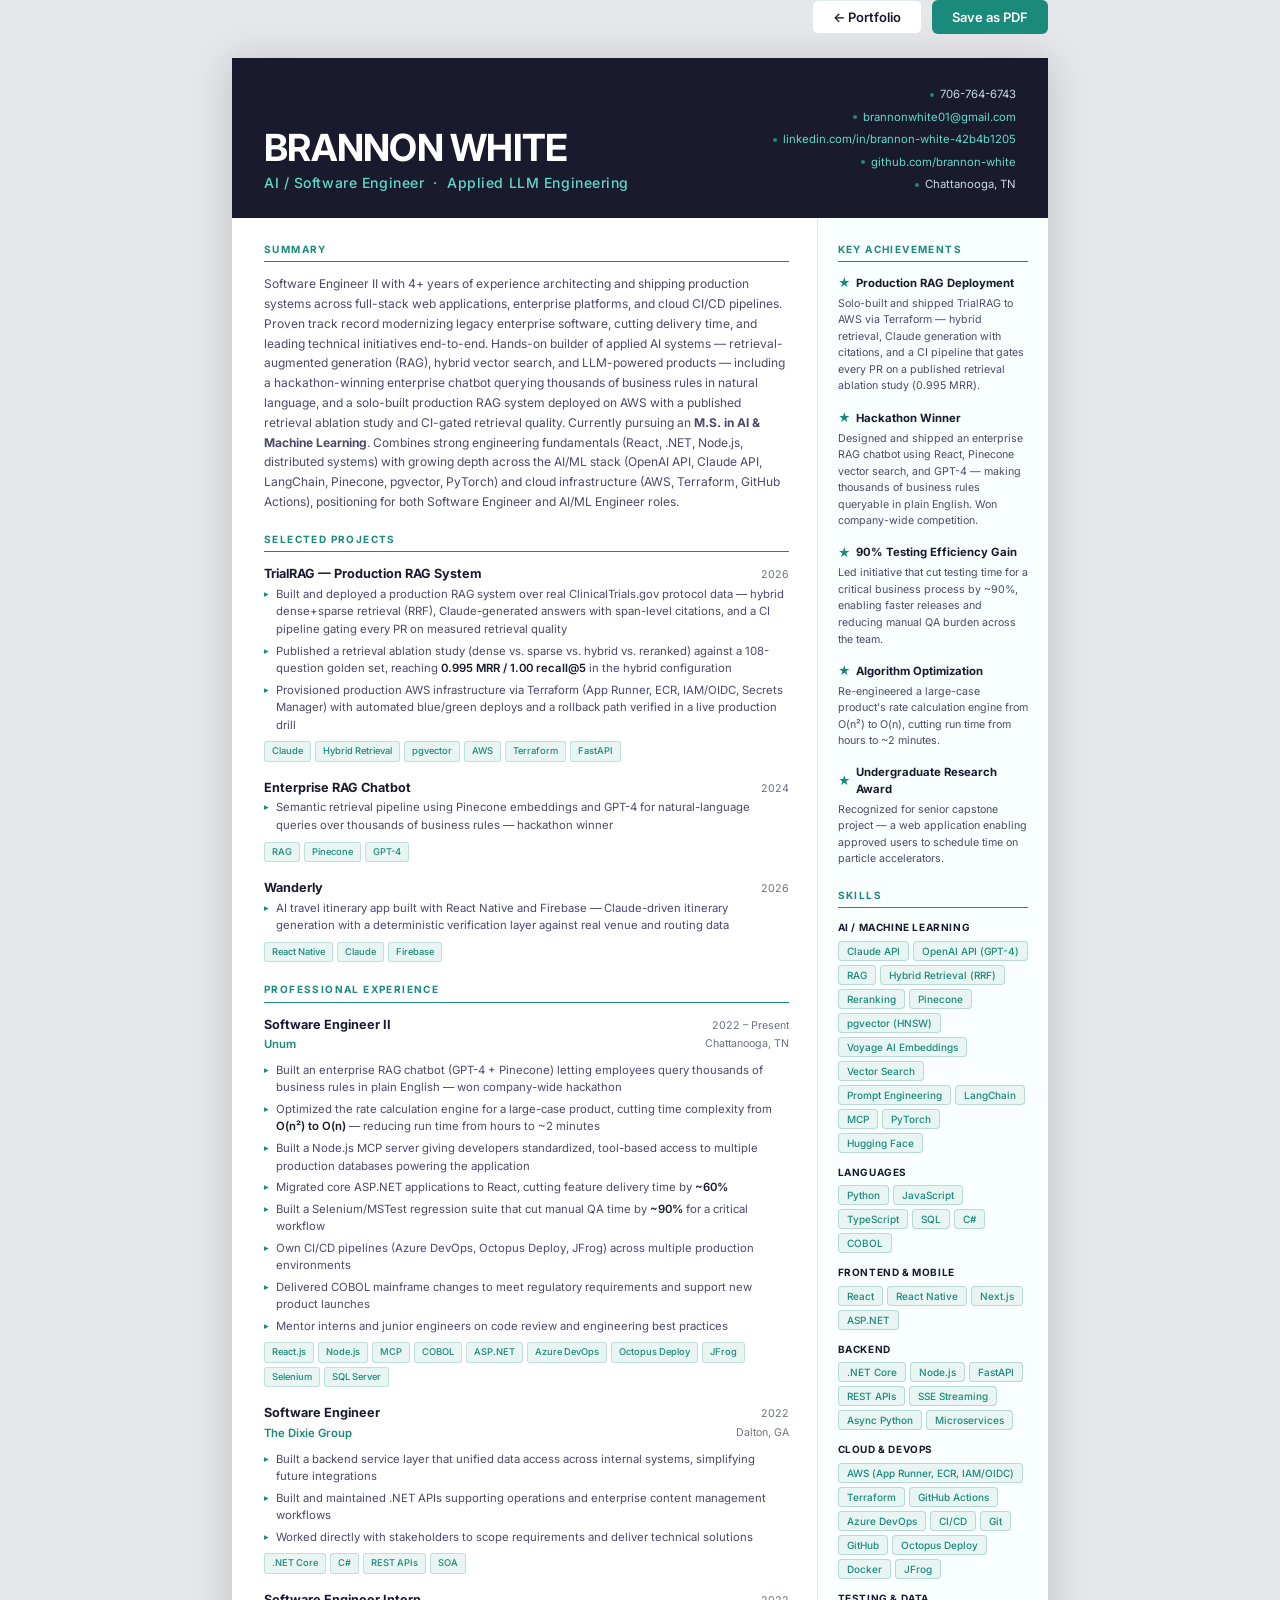
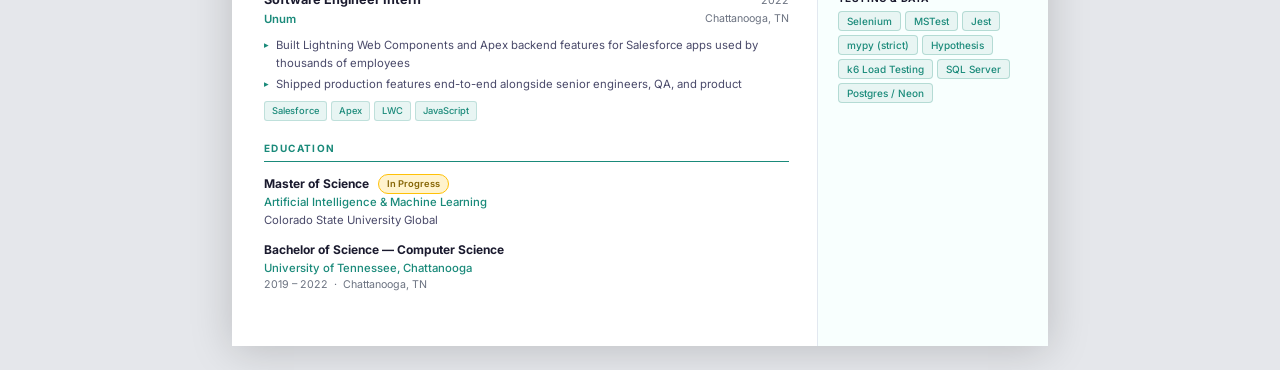
==== commit 40ebba92: "removal" ====
--- a/resume.html
+++ b/resume.html
@@ -397,7 +397,7 @@
         <section class="section summary">
             <div class="section-title">Summary</div>
             <p>
-                Software Engineer II with 4+ years of experience architecting and shipping production systems across full-stack web applications, enterprise platforms, and cloud CI/CD pipelines. Proven track record modernizing legacy enterprise software, cutting delivery time, and leading technical initiatives end-to-end. Hands-on builder of applied AI systems — retrieval-augmented generation (RAG), hybrid vector search, and LLM-powered products — including a hackathon-winning enterprise chatbot querying 10,000+ business rules in natural language, and a solo-built production RAG system deployed on AWS with a published retrieval ablation study and CI-gated retrieval quality. Currently pursuing an <strong>M.S. in AI &amp; Machine Learning</strong>. Combines strong engineering fundamentals (React, .NET, Node.js, distributed systems) with growing depth across the AI/ML stack (OpenAI API, Claude API, LangChain, Pinecone, pgvector, PyTorch) and cloud infrastructure (AWS, Terraform, GitHub Actions), positioning for both Software Engineer and AI/ML Engineer roles.
+                Software Engineer II with 4+ years of experience architecting and shipping production systems across full-stack web applications, enterprise platforms, and cloud CI/CD pipelines. Proven track record modernizing legacy enterprise software, cutting delivery time, and leading technical initiatives end-to-end. Hands-on builder of applied AI systems — retrieval-augmented generation (RAG), hybrid vector search, and LLM-powered products — including a hackathon-winning enterprise chatbot querying thousands of business rules in natural language, and a solo-built production RAG system deployed on AWS with a published retrieval ablation study and CI-gated retrieval quality. Currently pursuing an <strong>M.S. in AI &amp; Machine Learning</strong>. Combines strong engineering fundamentals (React, .NET, Node.js, distributed systems) with growing depth across the AI/ML stack (OpenAI API, Claude API, LangChain, Pinecone, pgvector, PyTorch) and cloud infrastructure (AWS, Terraform, GitHub Actions), positioning for both Software Engineer and AI/ML Engineer roles.
             </p>
         </section>
 
@@ -431,7 +431,7 @@
                     <span class="job-period">2024</span>
                 </div>
                 <ul class="job-bullets">
-                    <li>Semantic retrieval pipeline using Pinecone embeddings and GPT-4 for natural-language queries over 10,000+ business rules — hackathon winner</li>
+                    <li>Semantic retrieval pipeline using Pinecone embeddings and GPT-4 for natural-language queries over thousands of business rules — hackathon winner</li>
                 </ul>
                 <div class="job-tags">
                     <span class="jtag">RAG</span>
@@ -470,7 +470,7 @@
                     <span class="job-location">Chattanooga, TN</span>
                 </div>
                 <ul class="job-bullets">
-                    <li>Built an enterprise RAG chatbot (GPT-4 + Pinecone) letting employees query 10,000+ business rules in plain English — won company-wide hackathon</li>
+                    <li>Built an enterprise RAG chatbot (GPT-4 + Pinecone) letting employees query thousands of business rules in plain English — won company-wide hackathon</li>
                     <li>Optimized the rate calculation engine for a large-case product, cutting time complexity from <strong>O(n²) to O(n)</strong> — reducing run time from hours to ~2 minutes</li>
                     <li>Built a Node.js MCP server giving developers standardized, tool-based access to multiple production databases powering the application</li>
                     <li>Migrated core ASP.NET applications to React, cutting feature delivery time by <strong>~60%</strong></li>
@@ -576,7 +576,7 @@
             <div class="achievement">
                 <div class="ach-title"><span class="ach-star">★</span> Hackathon Winner</div>
                 <p class="ach-body">
-                    Designed and shipped an enterprise RAG chatbot using React, Pinecone vector search, and GPT-4 — making 10,000+ business rules queryable in plain English. Won company-wide competition.
+                    Designed and shipped an enterprise RAG chatbot using React, Pinecone vector search, and GPT-4 — making thousands of business rules queryable in plain English. Won company-wide competition.
                 </p>
             </div>
 
